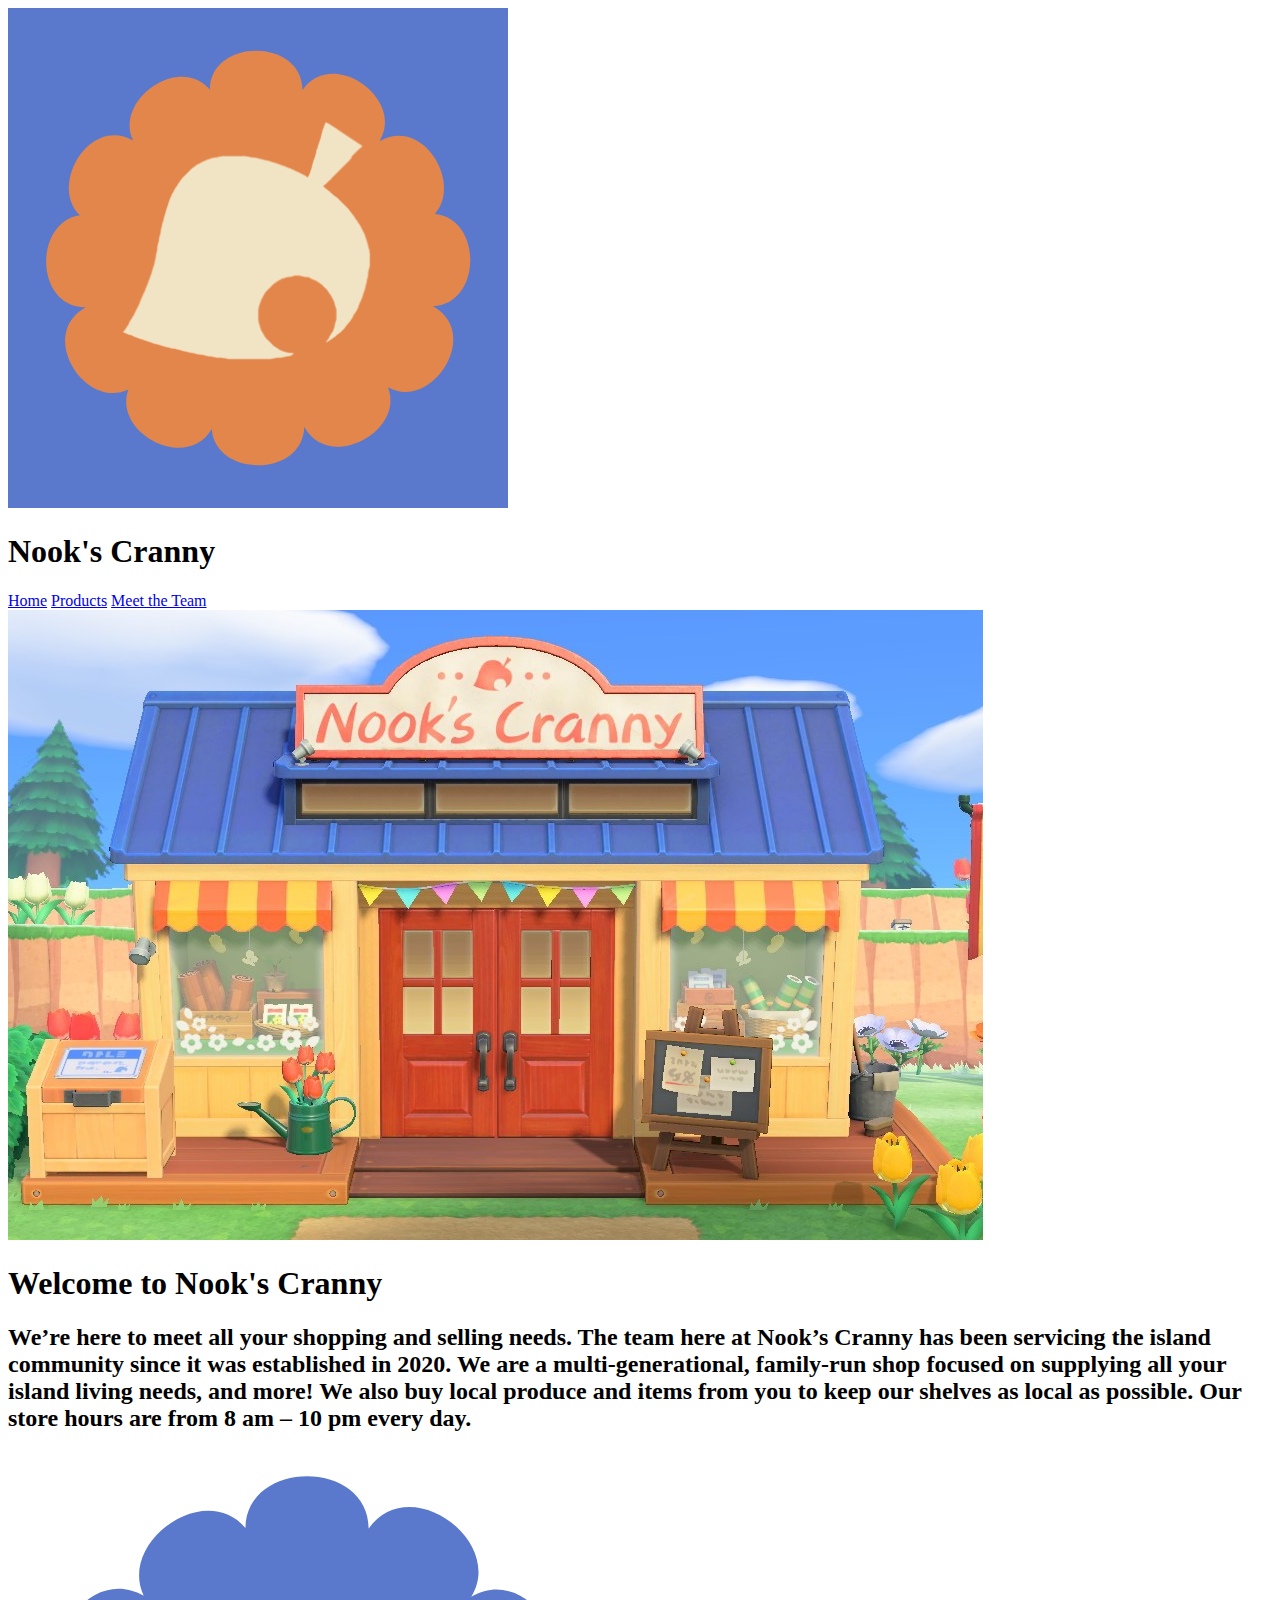
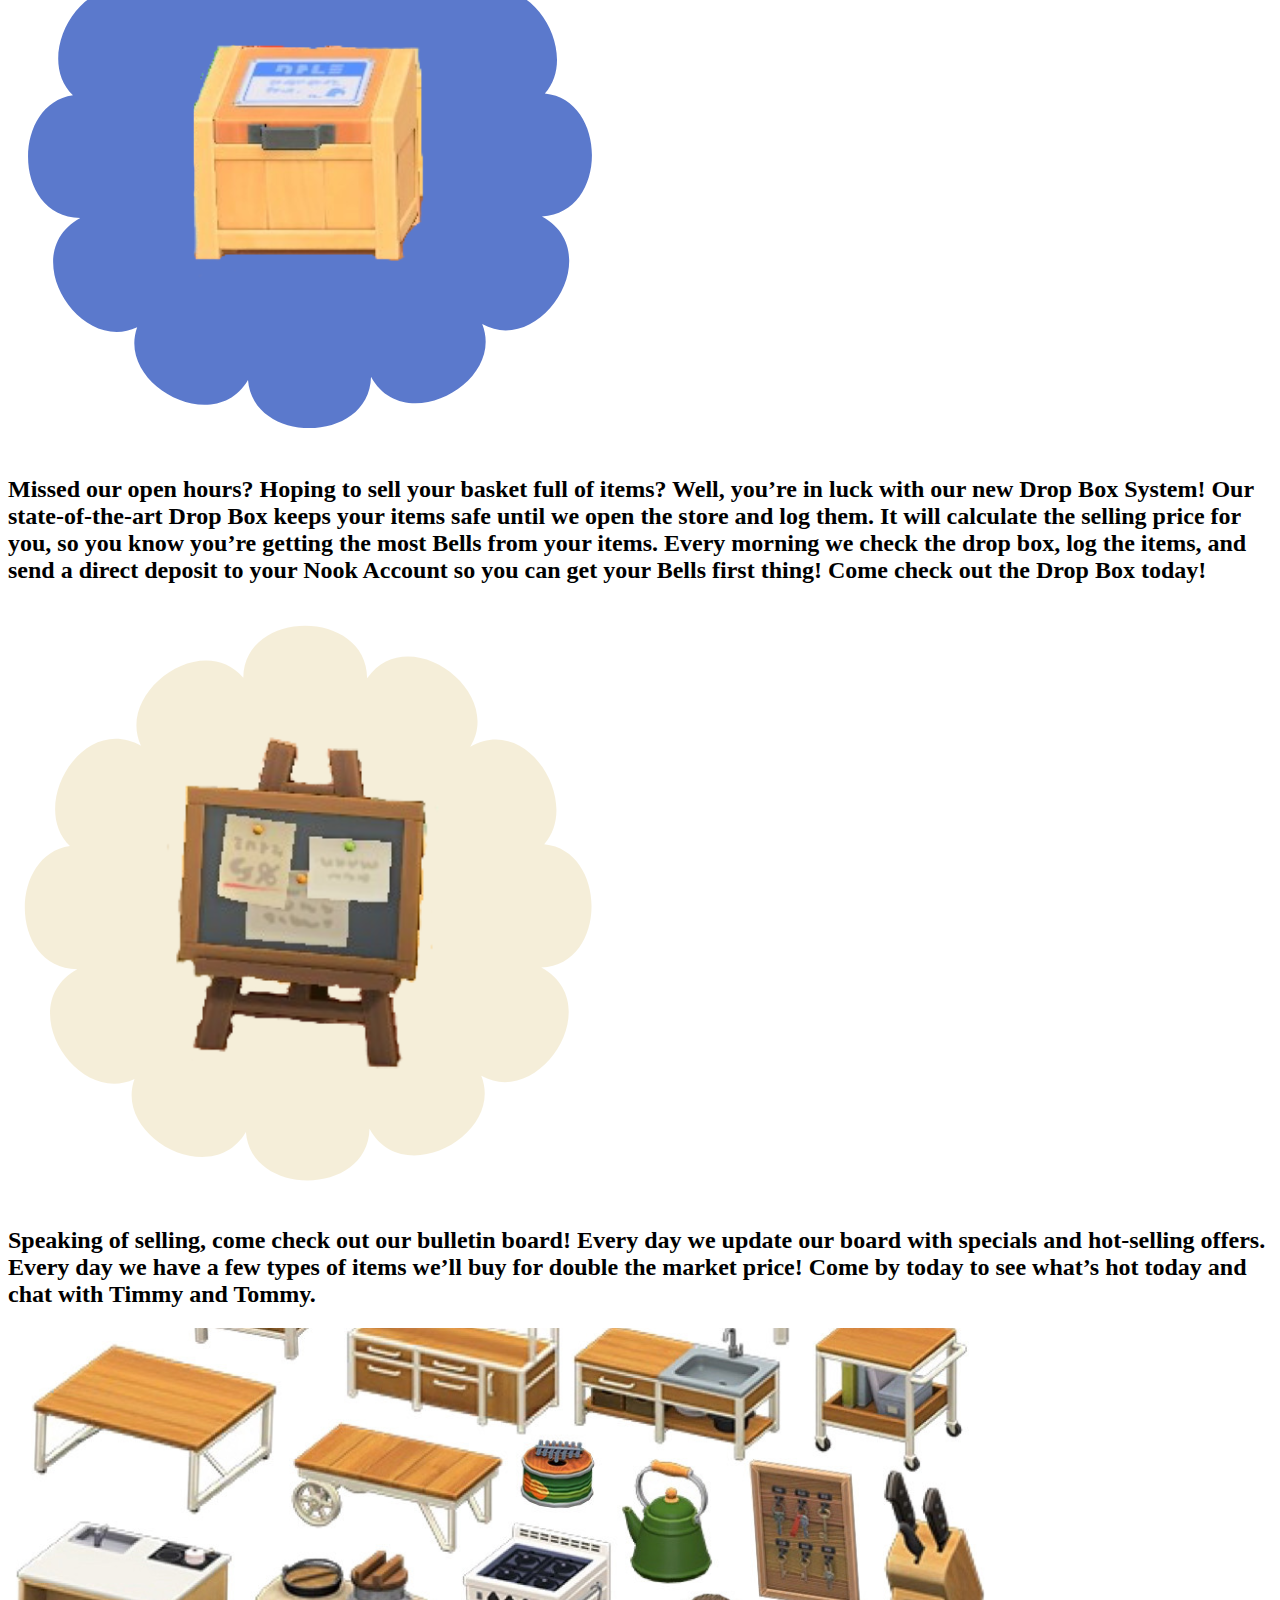
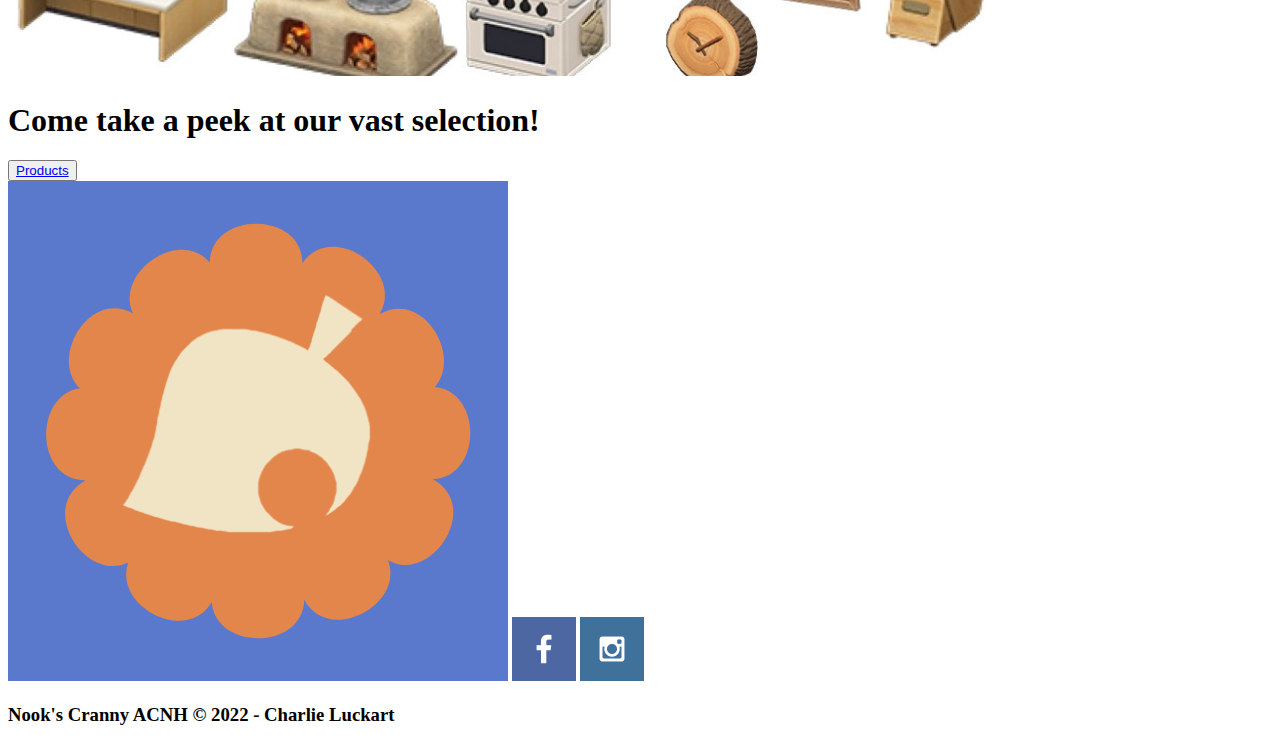
==== nookscranny/index.html @ 3d08fad3 "html home nook" ====
<!DOCTYPE html>
<html lang="en">
<head>
    <meta charset="UTF-8">
    <meta http-equiv="X-UA-Compatible" content="IE=edge">
    <meta name="viewport" content="width=device-width, initial-scale=1.0">
    <title>Home | Nooks Cranny | Animal Crossing</title>
</head>
<body>
    <header>
        <a id="logo_link" href="index.hmtl">
            <img class="logo" src="images/nookscrannylogo.png" alt="Nook's Cranny Logo">
            </a>
            <h1>Nook's Cranny</h1>
            <nav>
                <a href="index.html">Home</a>
                <a href="products.html">Products</a>
                <a href="team.html">Meet the Team</a>
            </nav>
    </header>
    <div id="welcome">
        <img class="welcome-img" src="images/nook-exterior.jpg" alt="Exterior of Nook's Cranny">
        <h1>Welcome to Nook's Cranny</h1>
        <h2>We’re here to meet all your shopping and selling needs. The team here at Nook’s Cranny has been servicing the island community since it was established in 2020. We are a multi-generational, family-run shop focused on supplying all your island living needs, and more! We also buy local produce and items from you to keep our shelves as local as possible. Our store hours are from 8 am – 10 pm every day.</h2>
    </div>
    <div id="dropbox">
        <img src="images/dropbox.png" alt="Nook's Cranny Dropbox">
        <h2>Missed our open hours? Hoping to sell your basket full of items? Well, you’re in luck with our new Drop Box System! Our state-of-the-art Drop Box keeps your items safe until we open the store and log them. It will calculate the selling price for you, so you know you’re getting the most Bells from your items. Every morning we check the drop box, log the items, and send a direct deposit to your Nook Account so you can get your Bells first thing! Come check out the Drop Box today! </h2>
    </div>
    <div id="bulletin">
        <img src="images/bulletin.png" alt="Nook's Cranny Bulletin Board">
        <h2>Speaking of selling, come check out our bulletin board! Every day we update our board with specials and hot-selling offers. Every day we have a few types of items we’ll buy for double the market price! Come by today to see what’s hot today and chat with Timmy and Tommy.</h2>
    </div>
    <div id="sell-img">
        <img src="images/products-landscape.png" alt="">
        <h1>Come take a peek at our vast selection!</h1>
    </div>
    <button class="product-button">
        <a href="products.html">Products</a>
    </button>
</body>
<footer>
    <img src="images/nookscrannylogo.png" alt="Nook's Cranny Logo">
    <img src="images/facebook.png" alt="Facebook link">
    <img src="images/instagram copy.png" alt="Instagram link">
    <h3>Nook's Cranny ACNH &copy; 2022 - Charlie Luckart</h3>
</footer>
</html>
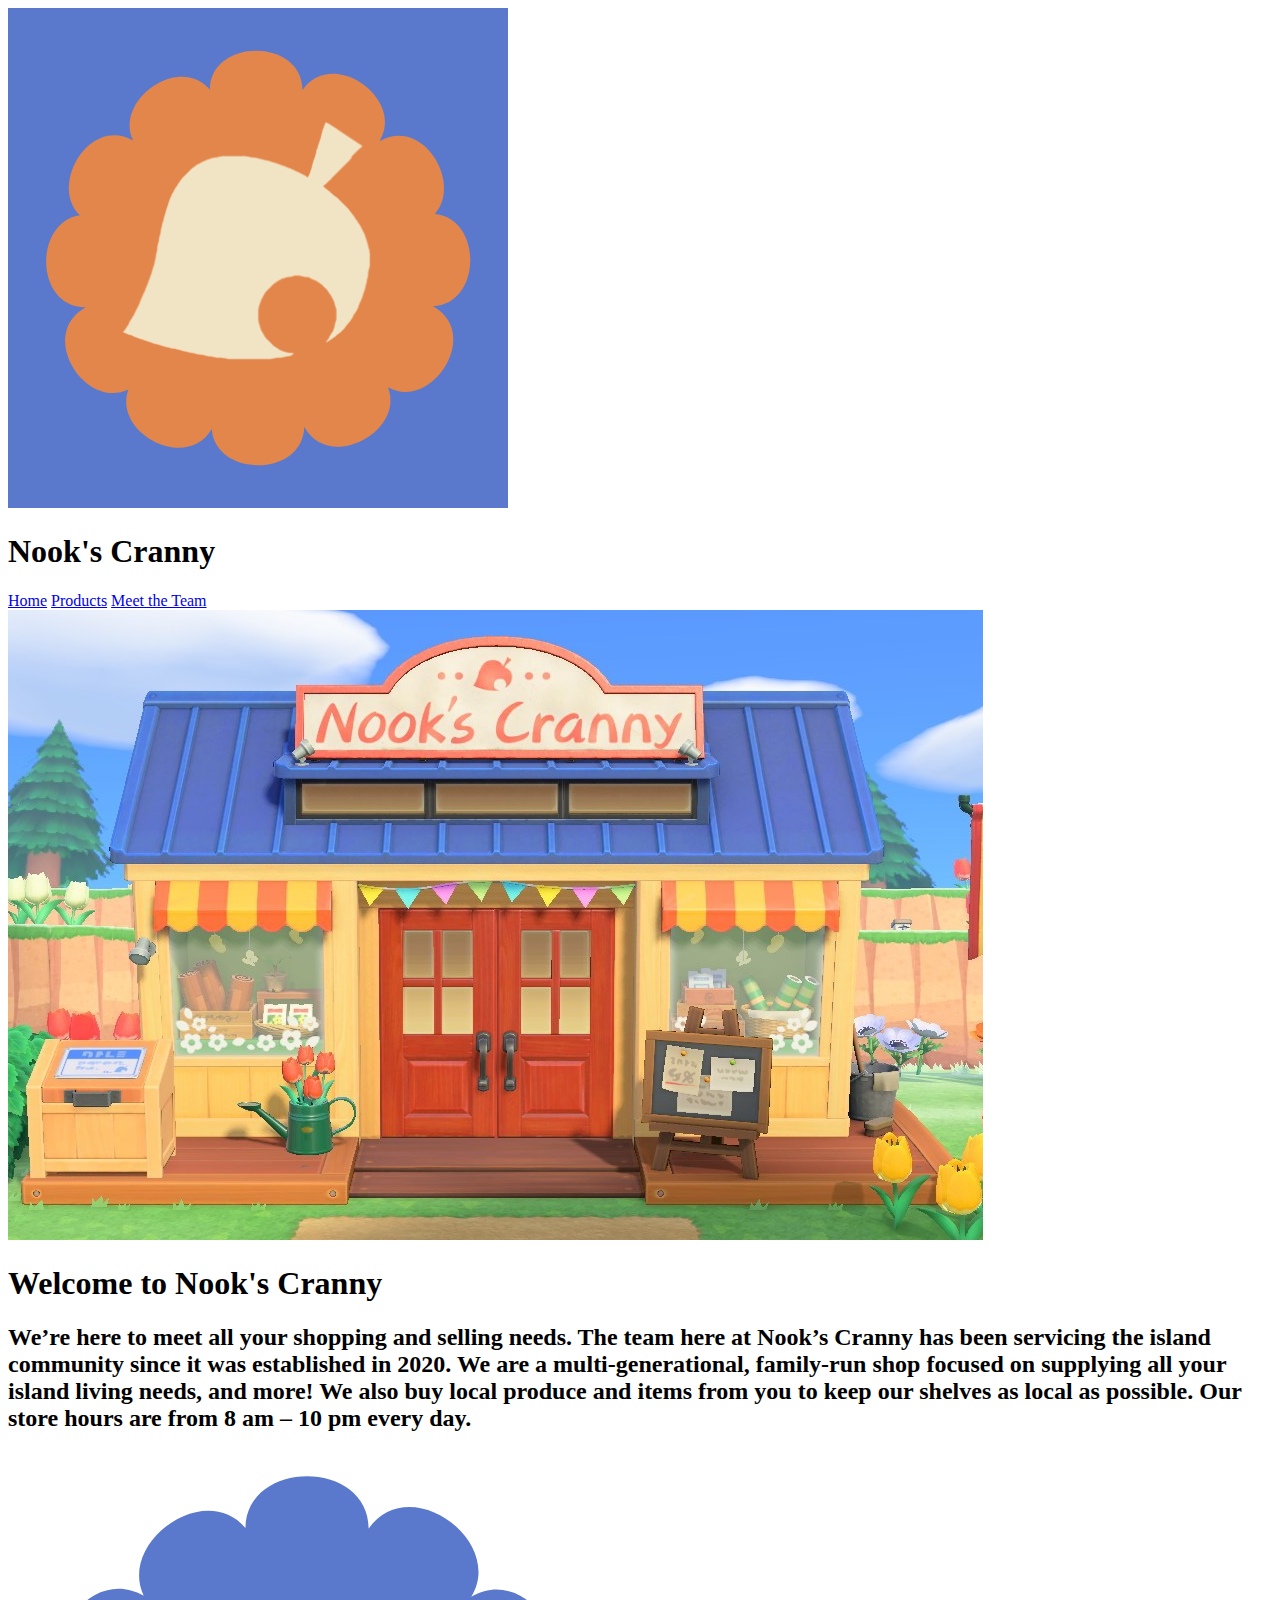
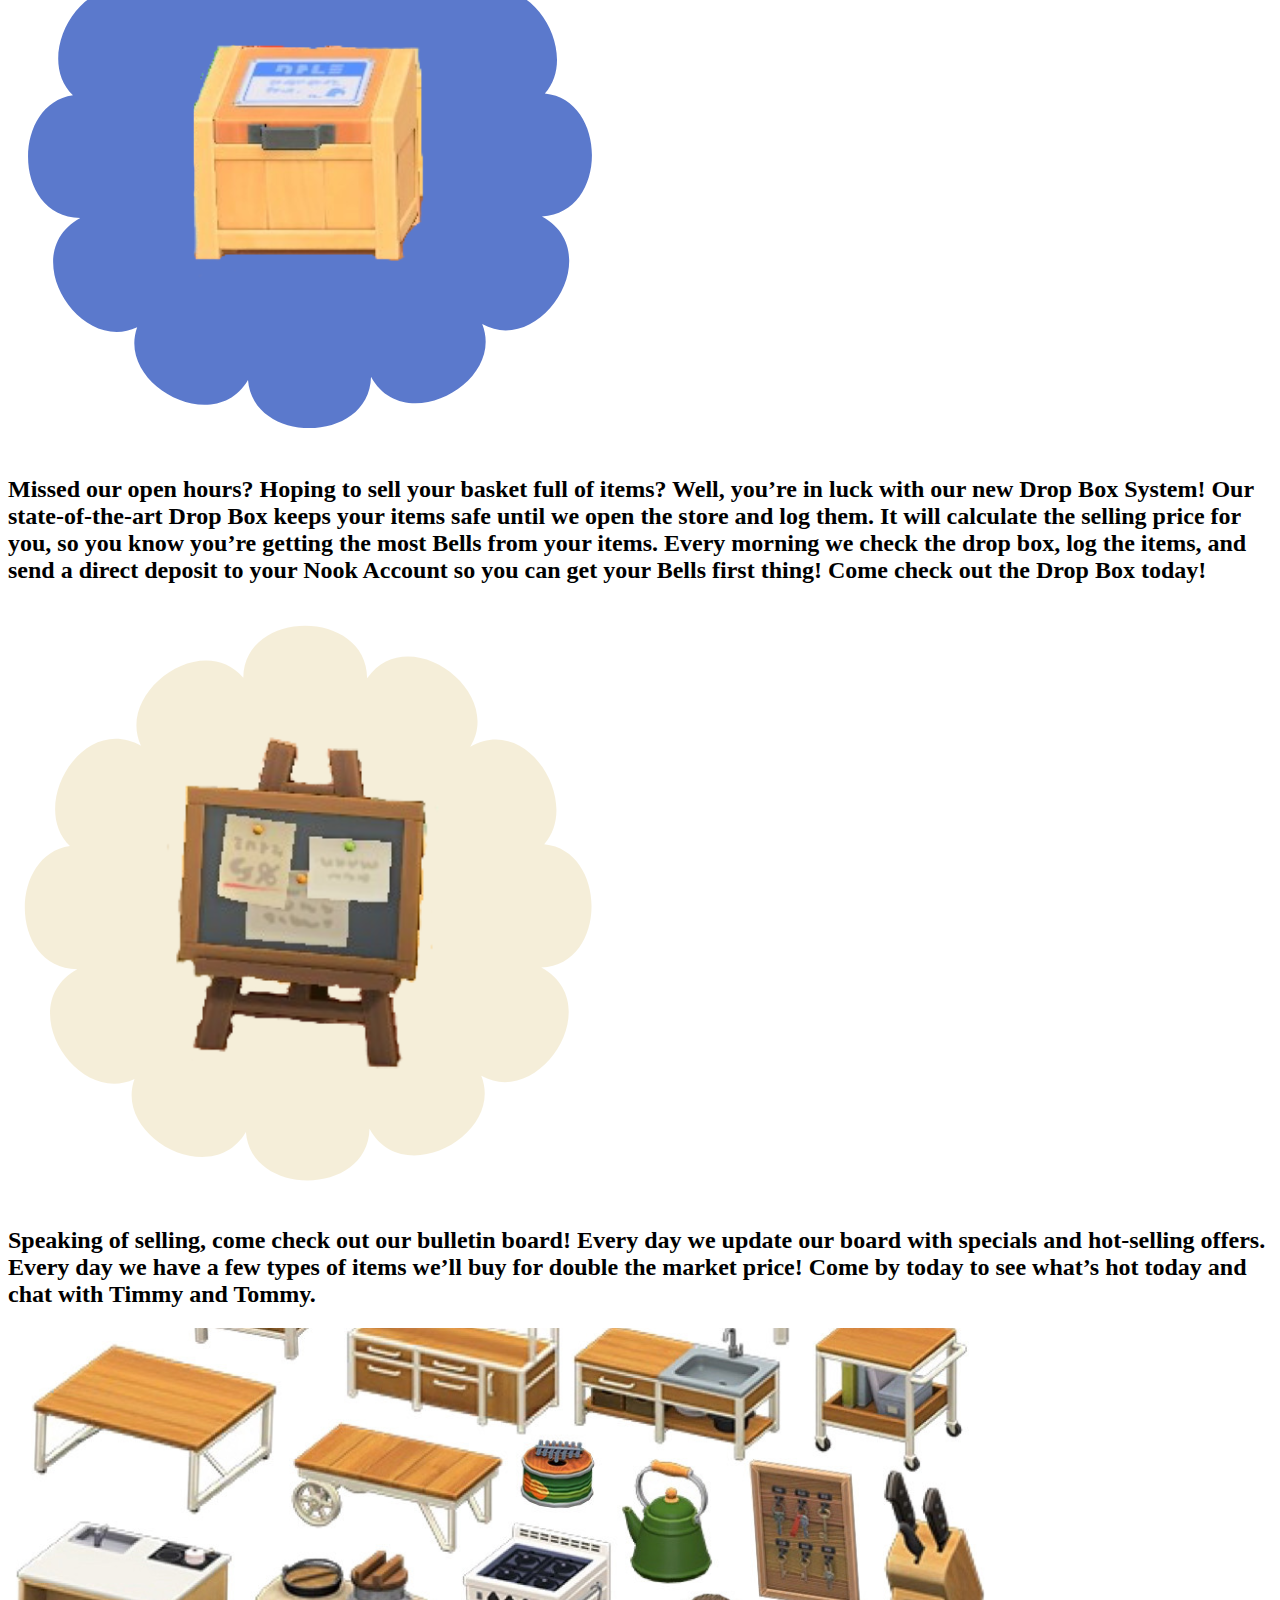
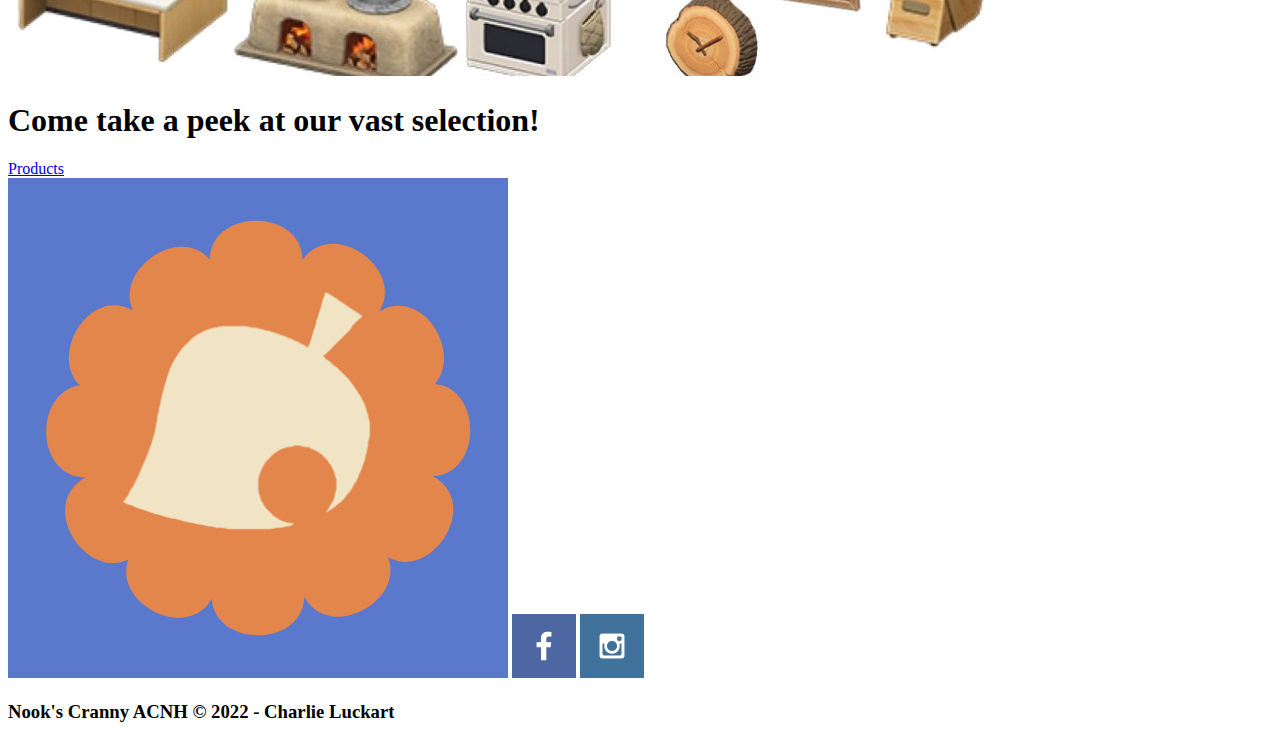
==== commit 071c7891: "nc html almost dine" ====
--- a/nookscranny/index.html
+++ b/nookscranny/index.html
@@ -35,14 +35,14 @@
         <img src="images/products-landscape.png" alt="">
         <h1>Come take a peek at our vast selection!</h1>
     </div>
-    <button class="product-button">
+    <div class="product-button">
         <a href="products.html">Products</a>
-    </button>
+    </div>
 </body>
 <footer>
     <img src="images/nookscrannylogo.png" alt="Nook's Cranny Logo">
     <img src="images/facebook.png" alt="Facebook link">
-    <img src="images/instagram copy.png" alt="Instagram link">
+    <img src="images/instagram.png" alt="Instagram link">
     <h3>Nook's Cranny ACNH &copy; 2022 - Charlie Luckart</h3>
 </footer>
 </html>
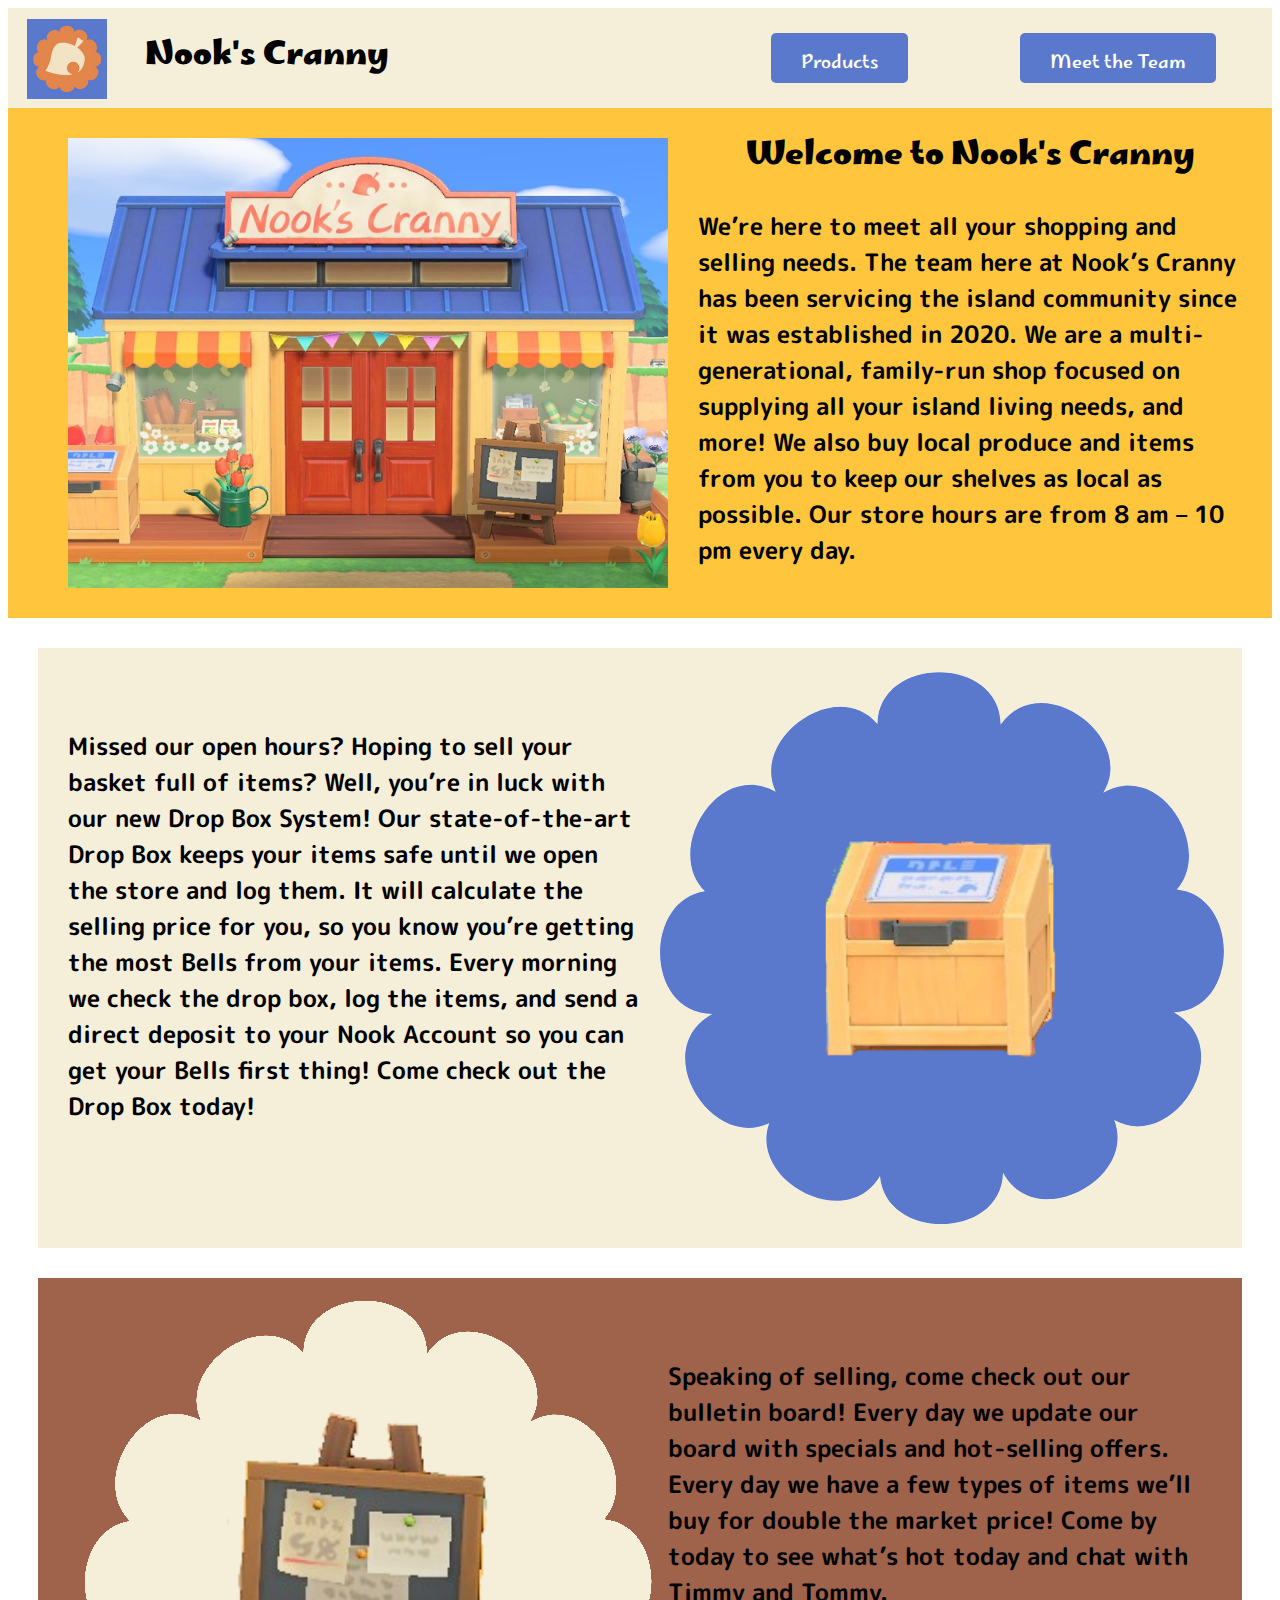
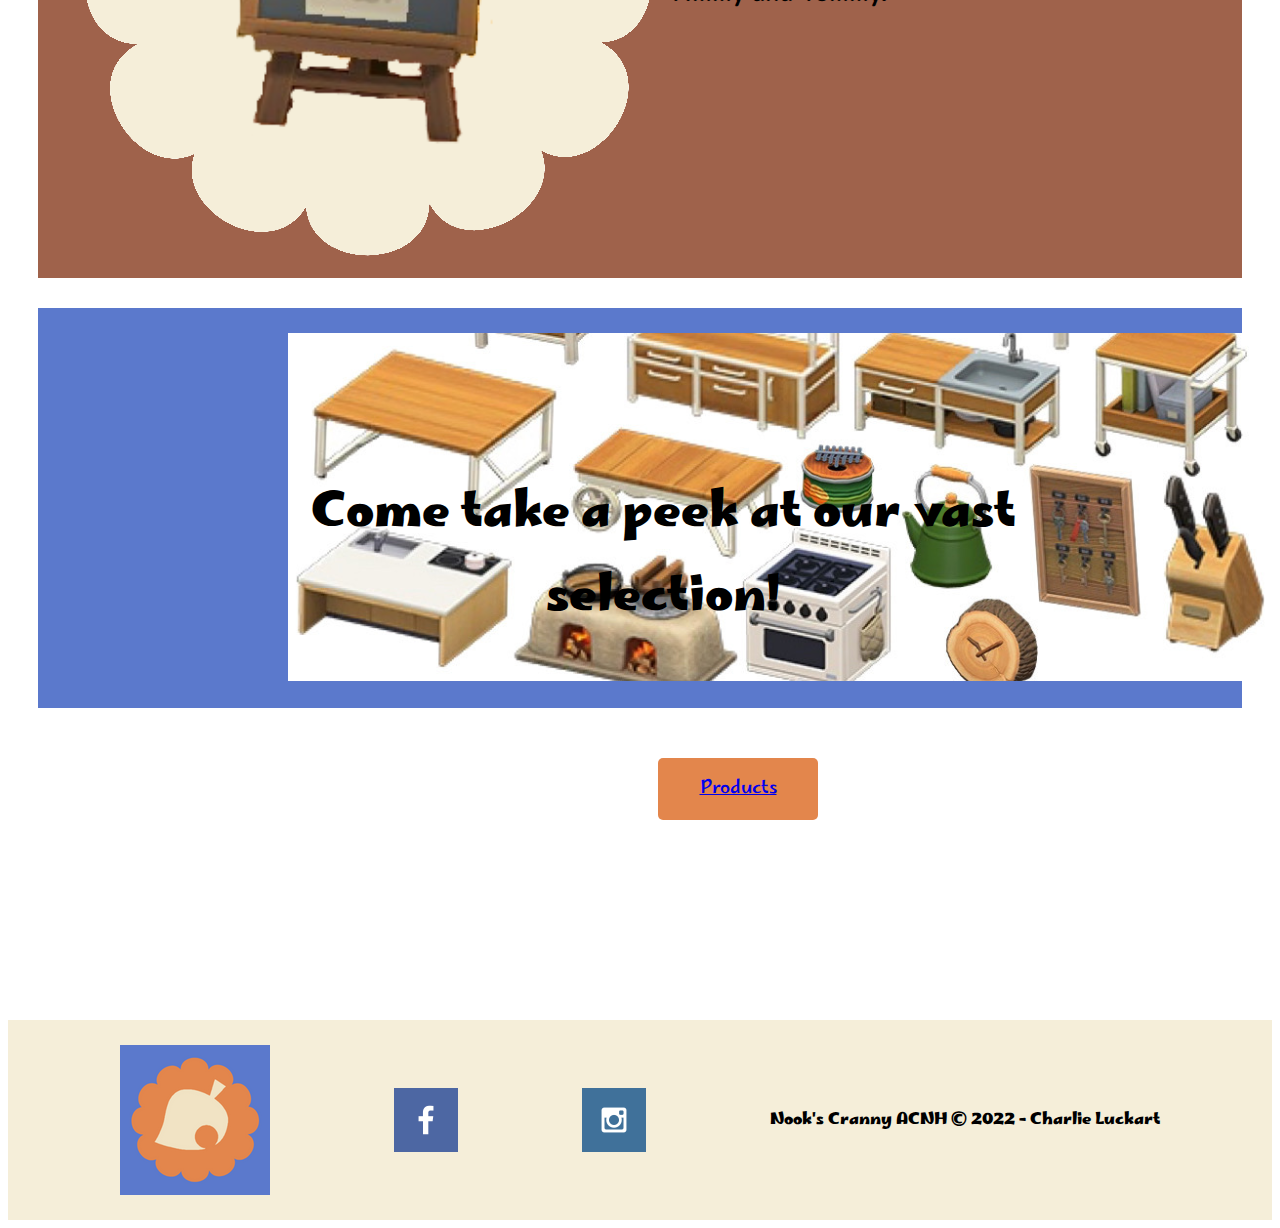
==== commit 3e933c42: "home pahe css" ====
--- a/nookscranny/index.html
+++ b/nookscranny/index.html
@@ -1,6 +1,7 @@
 <!DOCTYPE html>
 <html lang="en">
 <head>
+    <link rel="stylesheet" href="styles/styles.css">
     <meta charset="UTF-8">
     <meta http-equiv="X-UA-Compatible" content="IE=edge">
     <meta name="viewport" content="width=device-width, initial-scale=1.0">
@@ -8,41 +9,42 @@
 </head>
 <body>
     <header>
-        <a id="logo_link" href="index.hmtl">
-            <img class="logo" src="images/nookscrannylogo.png" alt="Nook's Cranny Logo">
+        <div class="block1">
+            <a id="logo_link" href="index.hmtl">
+                <img class="logo" src="images/small-logo.png" alt="Nook's Cranny Logo">
             </a>
             <h1>Nook's Cranny</h1>
-            <nav>
-                <a href="index.html">Home</a>
-                <a href="products.html">Products</a>
-                <a href="team.html">Meet the Team</a>
-            </nav>
+        </div>
+        <nav>
+            <a href="products.html">Products</a>
+            <a href="team.html">Meet the Team</a>
+        </nav>
     </header>
     <div id="welcome">
-        <img class="welcome-img" src="images/nook-exterior.jpg" alt="Exterior of Nook's Cranny">
+        <img class="welcome-img" src="images/nook-exterior-resize.png" alt="Exterior of Nook's Cranny">
         <h1>Welcome to Nook's Cranny</h1>
         <h2>We’re here to meet all your shopping and selling needs. The team here at Nook’s Cranny has been servicing the island community since it was established in 2020. We are a multi-generational, family-run shop focused on supplying all your island living needs, and more! We also buy local produce and items from you to keep our shelves as local as possible. Our store hours are from 8 am – 10 pm every day.</h2>
     </div>
     <div id="dropbox">
-        <img src="images/dropbox.png" alt="Nook's Cranny Dropbox">
+        <img class="dropbox-img" src="images/dropbox1.png" alt="Nook's Cranny Dropbox">
         <h2>Missed our open hours? Hoping to sell your basket full of items? Well, you’re in luck with our new Drop Box System! Our state-of-the-art Drop Box keeps your items safe until we open the store and log them. It will calculate the selling price for you, so you know you’re getting the most Bells from your items. Every morning we check the drop box, log the items, and send a direct deposit to your Nook Account so you can get your Bells first thing! Come check out the Drop Box today! </h2>
     </div>
     <div id="bulletin">
-        <img src="images/bulletin.png" alt="Nook's Cranny Bulletin Board">
+        <img class="bulletin-img" src="images/bulletin1.png" alt="Nook's Cranny Bulletin Board">
         <h2>Speaking of selling, come check out our bulletin board! Every day we update our board with specials and hot-selling offers. Every day we have a few types of items we’ll buy for double the market price! Come by today to see what’s hot today and chat with Timmy and Tommy.</h2>
     </div>
-    <div id="sell-img">
-        <img src="images/products-landscape.png" alt="">
+    <div id="selling-card">
+        <img class="sell-img" src="images/products-landscape.png" alt="">
         <h1>Come take a peek at our vast selection!</h1>
     </div>
     <div class="product-button">
         <a href="products.html">Products</a>
     </div>
+    <footer>
+        <img src="images/small-logo.png" alt="Nook's Cranny Logo">
+        <img src="images/facebook.png" alt="Facebook link">
+        <img src="images/instagram.png" alt="Instagram link">
+        <h3>Nook's Cranny ACNH &copy; 2022 - Charlie Luckart</h3>
+    </footer>
 </body>
-<footer>
-    <img src="images/nookscrannylogo.png" alt="Nook's Cranny Logo">
-    <img src="images/facebook.png" alt="Facebook link">
-    <img src="images/instagram.png" alt="Instagram link">
-    <h3>Nook's Cranny ACNH &copy; 2022 - Charlie Luckart</h3>
-</footer>
 </html>
--- a/nookscranny/styles/styles.css
+++ b/nookscranny/styles/styles.css
@@ -0,0 +1,196 @@
+
+@import url('https://fonts.googleapis.com/css2?family=M+PLUS+Rounded+1c:wght@300&family=Marhey:wght@300&display=swap');
+#content {
+    max-width: 1600px;
+    margin: 0 auto;
+}
+
+h2{
+    margin: 0;
+    font-family: 'M PLUS Rounded 1c';
+}
+h1 {
+    font-family: 'Marhey';
+}
+/*header*/
+.logo {
+    width: 80px;
+}
+#logo_link {
+    padding-top: 5px;
+    justify-self: center;
+    align-self: center;
+}
+header {
+    background-color:#F5EED9;
+    display: grid;
+    grid-template-columns: 150px auto;
+}
+header h1 {
+    font-family: 'Marhey';
+}
+.block1 {
+    display: flex;
+    justify-content: space-around;
+    width: 400px;
+    height: 100px;
+}
+nav {
+    width: 50%;
+    margin-left: auto;
+    height: 100px;
+}
+nav a {
+    text-align: center;
+    text-decoration: none;
+    font-family: 'Marhey';
+    background-color: #5B79CC;
+    color: white;
+    font-size: 18px;
+    padding: 15px 30px;
+    margin-top: 25px;
+    margin-bottom: 25px;
+    
+    border-radius: 5px;
+} 
+nav {
+    display: flex;
+    justify-content: space-around;
+}
+nav a:hover {
+    background-color: #e3864c;
+    color: white;
+}
+/*welcome card*/
+#welcome {
+    display: grid;
+    grid-template-columns: 1fr 1fr;
+    grid-template-rows: 100px 1fr;
+    background-color: #FFC53C;
+}
+.welcome-img {
+    grid-column: 1/2;
+    grid-row: 1/3;
+    margin-left: 30px;
+    padding: 30px;
+}
+#welcome h1 {
+    grid-column: 2/3;
+    grid-row: 1/2;
+    text-align: center;
+    margin-right: 30px;
+}
+#welcome h2 {
+    grid-column: 2/3;
+    grid-row: 2/3;
+    margin-right: 30px;
+}
+/*Dropbox card*/
+#dropbox {
+    display: grid;
+    grid-template-columns: 1fr 1fr;
+    grid-template-rows: 100px 1fr;
+    background-color: #F5EED9;
+    margin-top: 30px;
+    margin-left: 30px;
+    margin-right: 30px;
+}
+.dropbox-img {
+    grid-column: 2/3;
+    grid-row: 1/3;
+}
+#dropbox h2 {
+    grid-column: 1/2;
+    grid-row: 1/3;
+    margin-left: 30px;
+    margin-top: 80px;
+}
+/*bulletin card*/
+#bulletin {
+    display: grid;
+    grid-template-columns: 1fr 1fr;
+    grid-template-rows: 100px 1fr;
+    background-color: #9F624B;
+    margin-top: 30px;
+    margin-left: 30px;
+    margin-right: 30px;
+}
+.bulletin-img {
+    grid-column: 1/2;
+    grid-row: 1/3;
+    margin-left: 30px;
+}
+#bulletin h2 {
+    grid-column: 2/3;
+    grid-row: 1/3;
+    margin-right: 30px;
+    margin-top: 80px;
+}
+/*selling image card*/
+#selling-card {
+    background-color: #5B79CC;
+    display: grid;
+    grid-template-columns: repeat(4, fr1);
+    grid-template-rows: 400px;
+    margin-top: 30px;
+    margin-left: 30px;
+    margin-right: 30px;
+}
+.sell-img {
+    grid-column: 1/5;
+    grid-row: 1/2;
+    margin-top: 25px;
+    margin-left: 250px;
+}
+#selling-card h1 {
+    grid-column: 2/4;
+    grid-row: 1/2;
+    color: black;
+    font-size: 3em;
+    font-weight: bolder;
+    text-align: center;
+    margin-top: 165px;
+    z-index: 1;
+}
+.product-button {
+    display: block;
+    align-content: center;
+    background-color: #e3864c;
+    color: white;
+    font-family: 'marhey';
+    text-decoration: none;
+    text-align: center;
+    font-size: 18px;
+    padding: 15px 30px;
+    margin-top: 50px;
+    margin-left: 650px;
+    border-radius: 5px;
+    width: 100px;
+}
+/*footer*/
+footer {
+    background-color: #F5EED9;
+    color: #000;
+    padding: 25px 50px;
+    margin-top: 200px;
+    display: flex;
+    justify-content: space-around;
+    align-items: center;
+}
+footer a {
+    color: black;
+    text-decoration: none;
+}
+footer a:hover {
+    color: #000;
+}
+footer h3 {
+    font-size: 1em;
+    font-family: 'Marhey';
+}    
+footer p a:hover {
+    text-decoration: underline;
+}
+footer .social img {
+    padding-top: 15px;
+}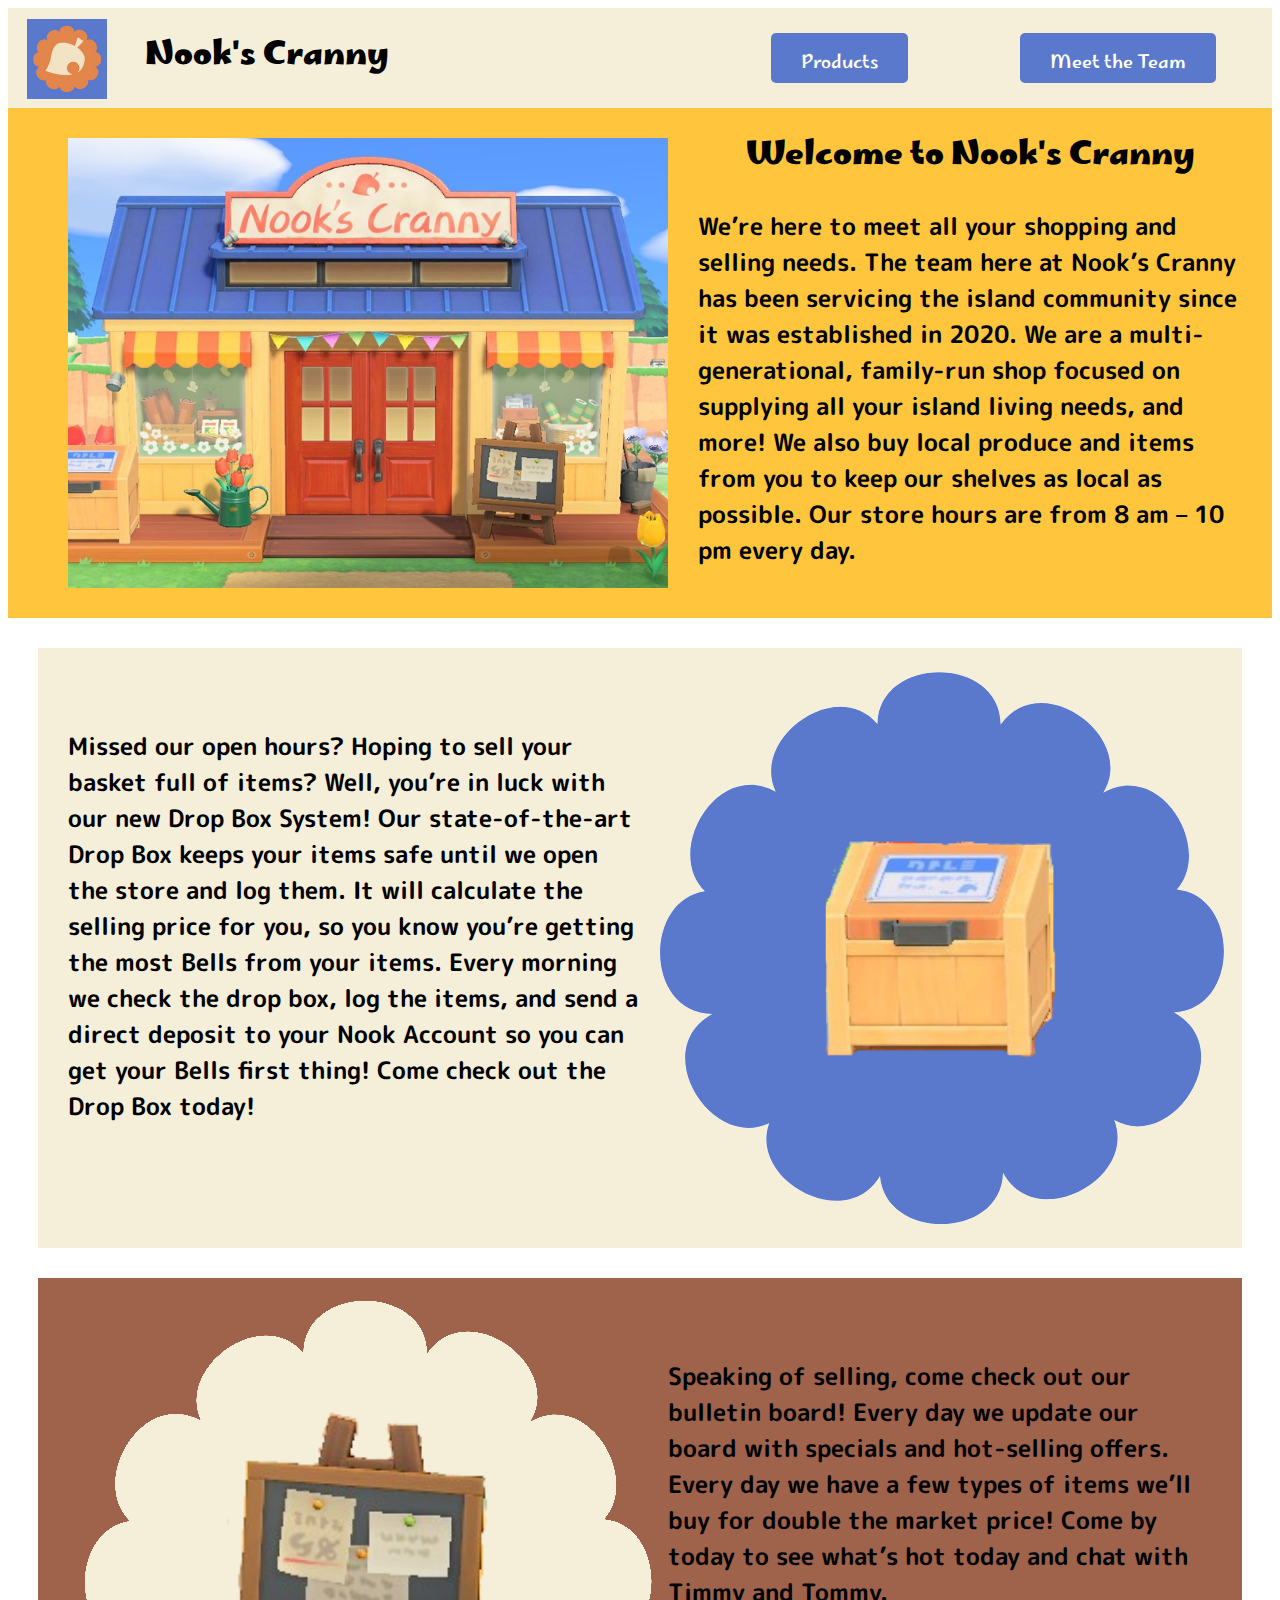
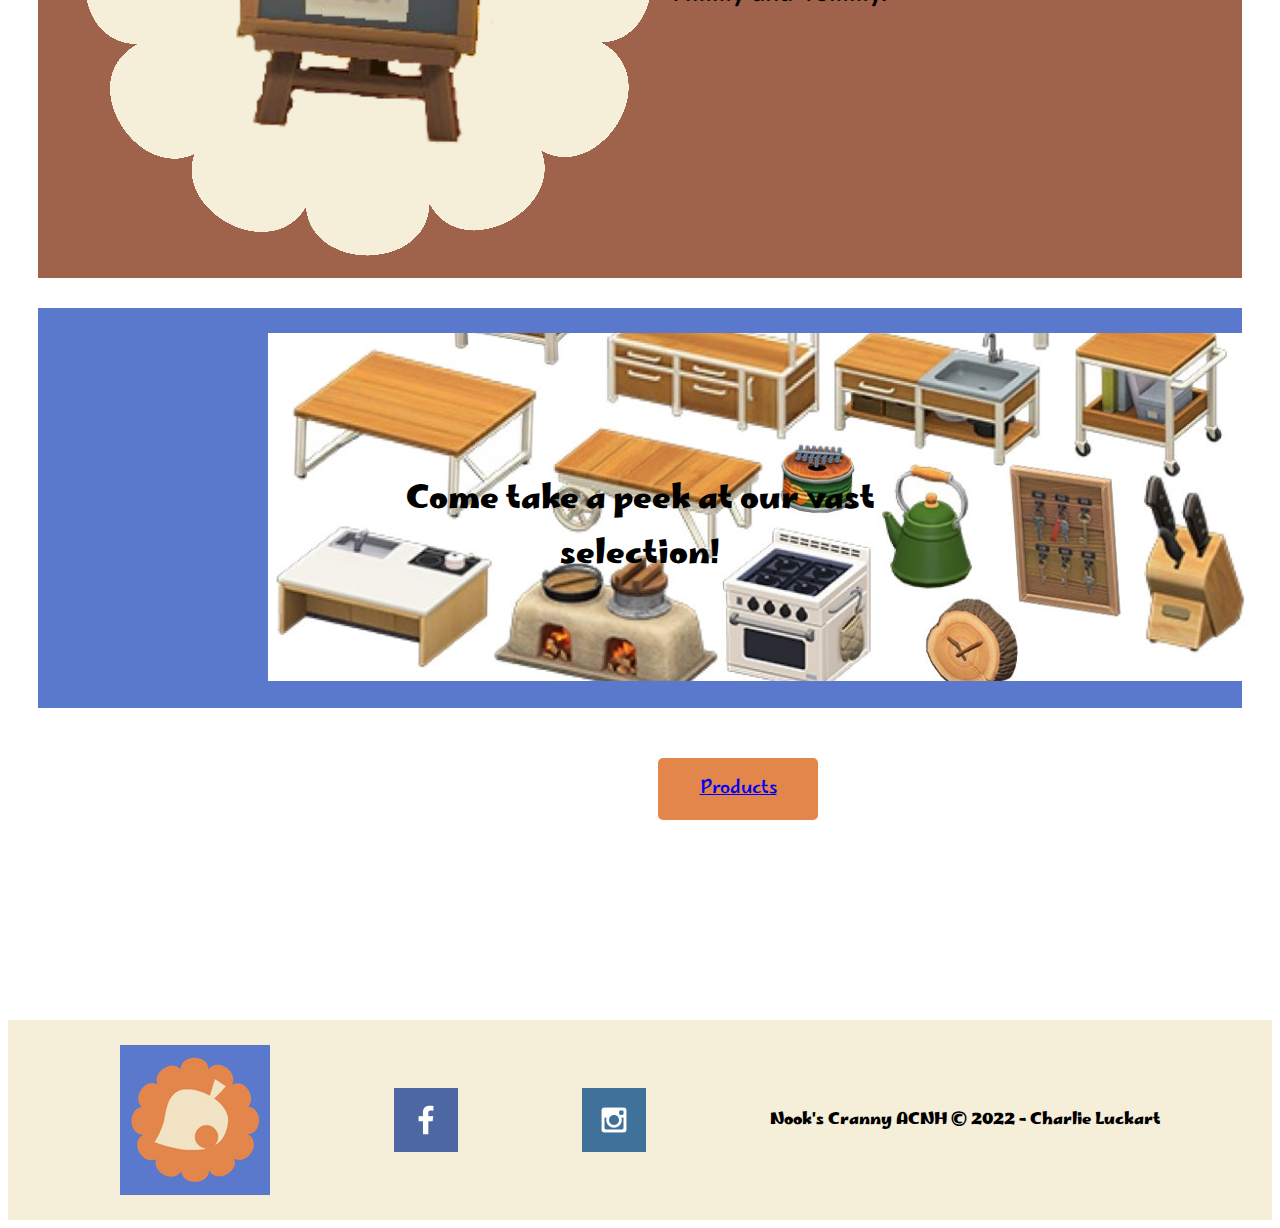
==== commit d5ef2471: "homepage css finished" ====
--- a/nookscranny/index.html
+++ b/nookscranny/index.html
@@ -6,6 +6,7 @@
     <meta http-equiv="X-UA-Compatible" content="IE=edge">
     <meta name="viewport" content="width=device-width, initial-scale=1.0">
     <title>Home | Nooks Cranny | Animal Crossing</title>
+    <style> @import url('https://fonts.googleapis.com/css2?family=M+PLUS+Rounded+1c:wght@300&family=Marhey:wght@300&display=swap'); </style>
 </head>
 <body>
     <header>
--- a/nookscranny/styles/styles.css
+++ b/nookscranny/styles/styles.css
@@ -130,7 +130,7 @@
 #selling-card {
     background-color: #5B79CC;
     display: grid;
-    grid-template-columns: repeat(4, fr1);
+    grid-template-columns: repeat(4, 1fr);
     grid-template-rows: 400px;
     margin-top: 30px;
     margin-left: 30px;
@@ -140,13 +140,13 @@
     grid-column: 1/5;
     grid-row: 1/2;
     margin-top: 25px;
-    margin-left: 250px;
+    margin-left: 230px;
 }
 #selling-card h1 {
     grid-column: 2/4;
     grid-row: 1/2;
     color: black;
-    font-size: 3em;
+    font-size: 2em;
     font-weight: bolder;
     text-align: center;
     margin-top: 165px;
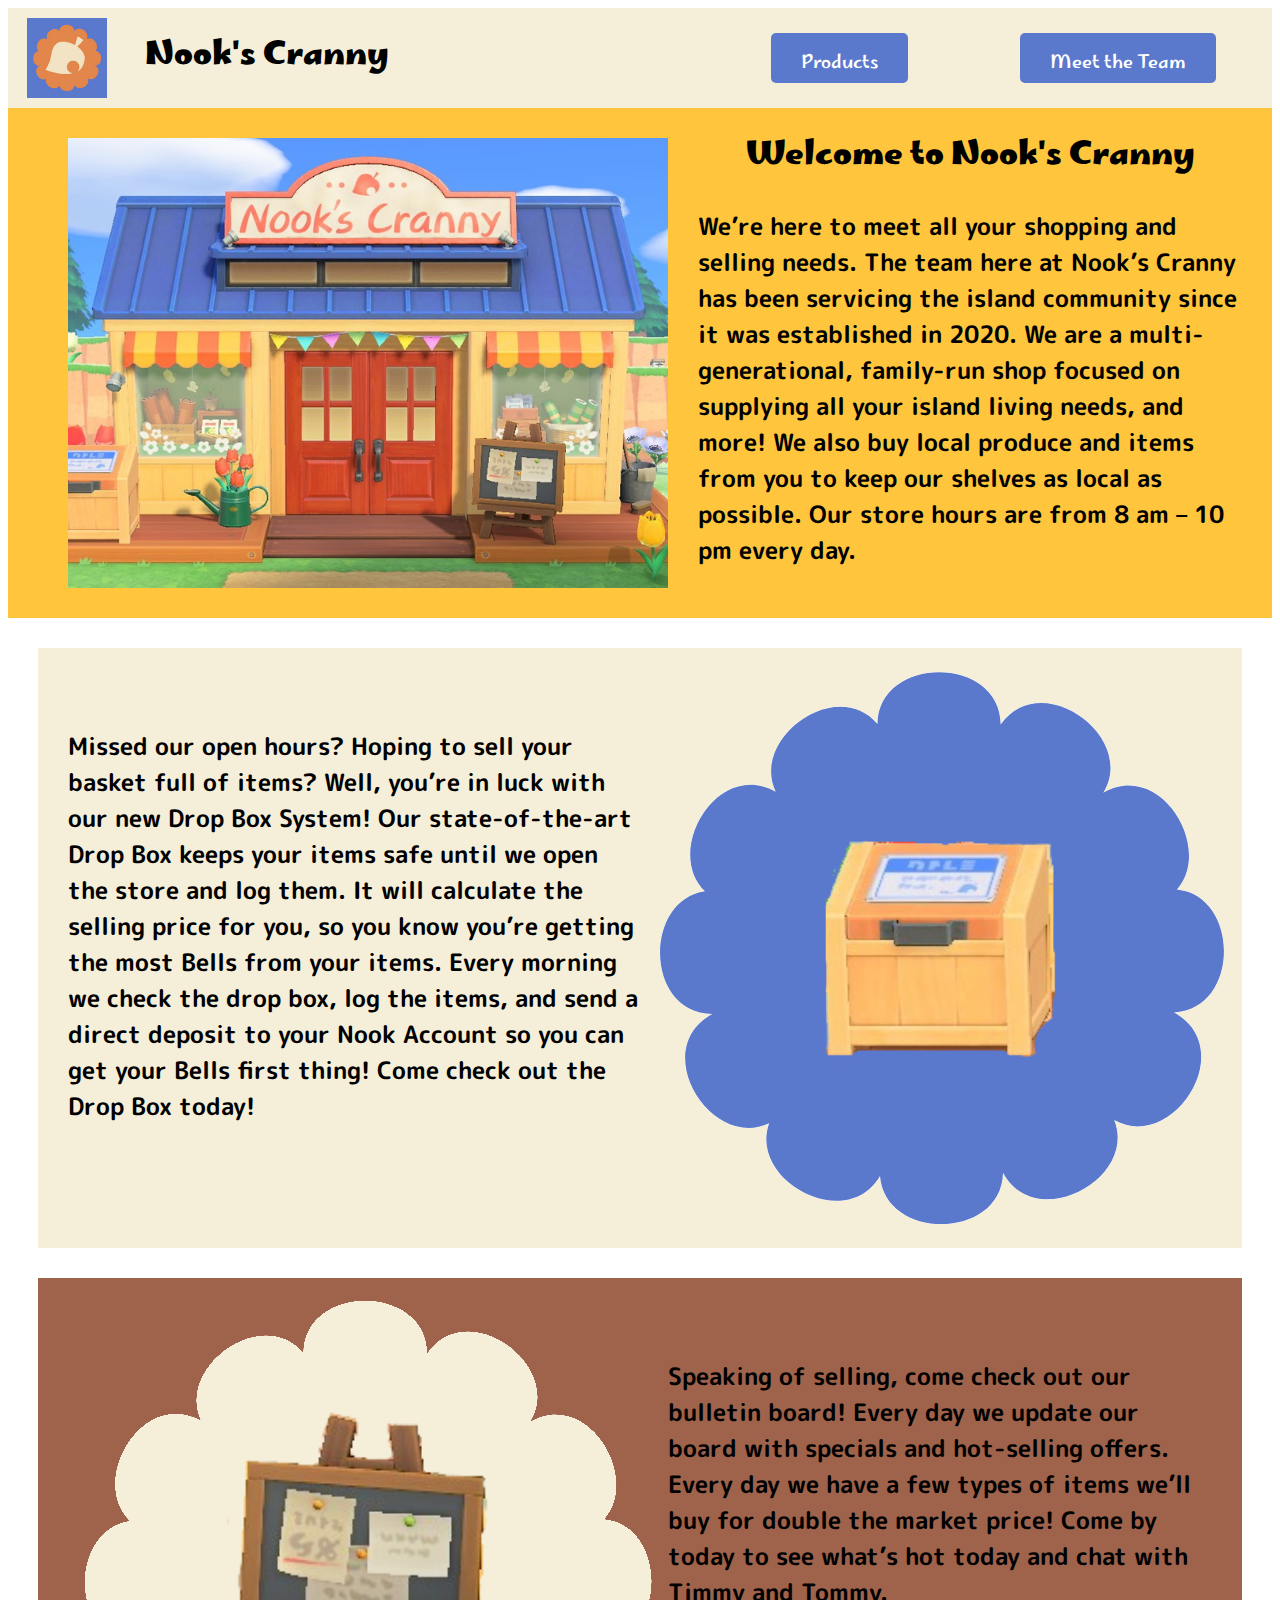
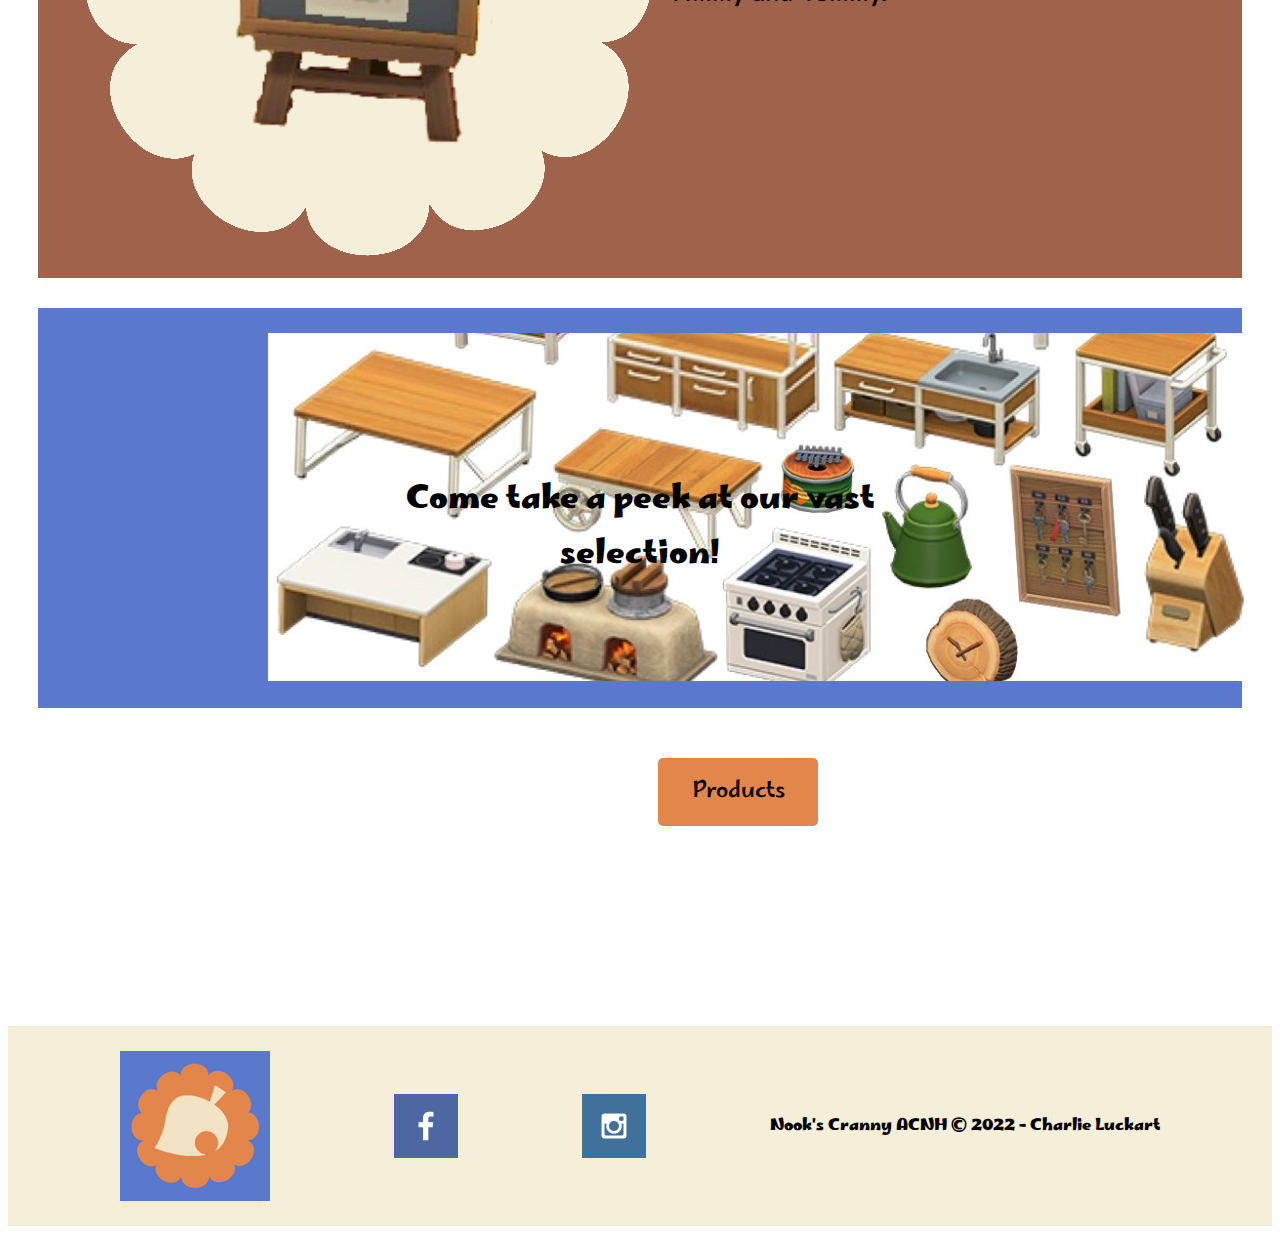
==== commit 8c582bf9: "home button fixed" ====
--- a/nookscranny/index.html
+++ b/nookscranny/index.html
@@ -11,7 +11,7 @@
 <body>
     <header>
         <div class="block1">
-            <a id="logo_link" href="index.hmtl">
+            <a id="logo_link" href="index.html">
                 <img class="logo" src="images/small-logo.png" alt="Nook's Cranny Logo">
             </a>
             <h1>Nook's Cranny</h1>
--- a/nookscranny/styles/styles.css
+++ b/nookscranny/styles/styles.css
@@ -193,4 +193,87 @@
 }
 footer .social img {
     padding-top: 15px;
-}+}
+/*Team Page*/
+#team-heading {
+    padding-top: 20px;
+}
+#team-heading h1 {
+    color: #9F624B;
+}
+#team-heading h2 {
+    color: #5B79CC;
+}
+/*team cards*/
+.tom-card, .timmy-card, .tommy-card {
+    box-shadow: 0 4px 8px 0 rgba(0, 0, 0, 0.2);
+    max-width: 300px;
+    margin: auto;
+    text-align: center;
+    background-color: white;
+  }
+  
+  .title {
+    color: grey;
+    font-size: 18px;
+  }
+  
+  button {
+    border: none;
+    outline: 0;
+    display: inline-block;
+    padding: 8px;
+    color: white;
+    background-color: #9F624B;
+    text-align: center;
+    cursor: pointer;
+    width: 100%;
+    font-size: 18px;
+  }
+  
+  a {
+    text-decoration: none;
+    font-size: 22px;
+    color: black;
+  }
+  button:hover, a:hover {
+    opacity: 0.7;
+  }
+#team-card-container {
+    display: flex;
+    margin-top: 50px;
+    background: white/#5B79CC;
+}
+/*team bio's*/
+#team-info {
+    display: flex;
+    background-color: #5B79CC;
+    color: white;
+}
+#tom-info h1, #timmy-info h1, #tommy-info h1 {
+    color: #FFC53C;
+}
+#tom-info {
+    max-width: 300px;
+    margin: auto;
+    text-align: center;
+    
+}
+#timmy-info {
+    max-width: 300px;
+    margin: auto;
+    text-align: center;
+}
+#tommy-info {
+    max-width: 300px;
+    margin: auto;
+    text-align: center;
+    
+}
+/*team background*/
+/* #team-background { */
+    background-color: #5B79CC;
+    width: 100%;
+    height: 1000px;
+    z-index: -1;
+}
